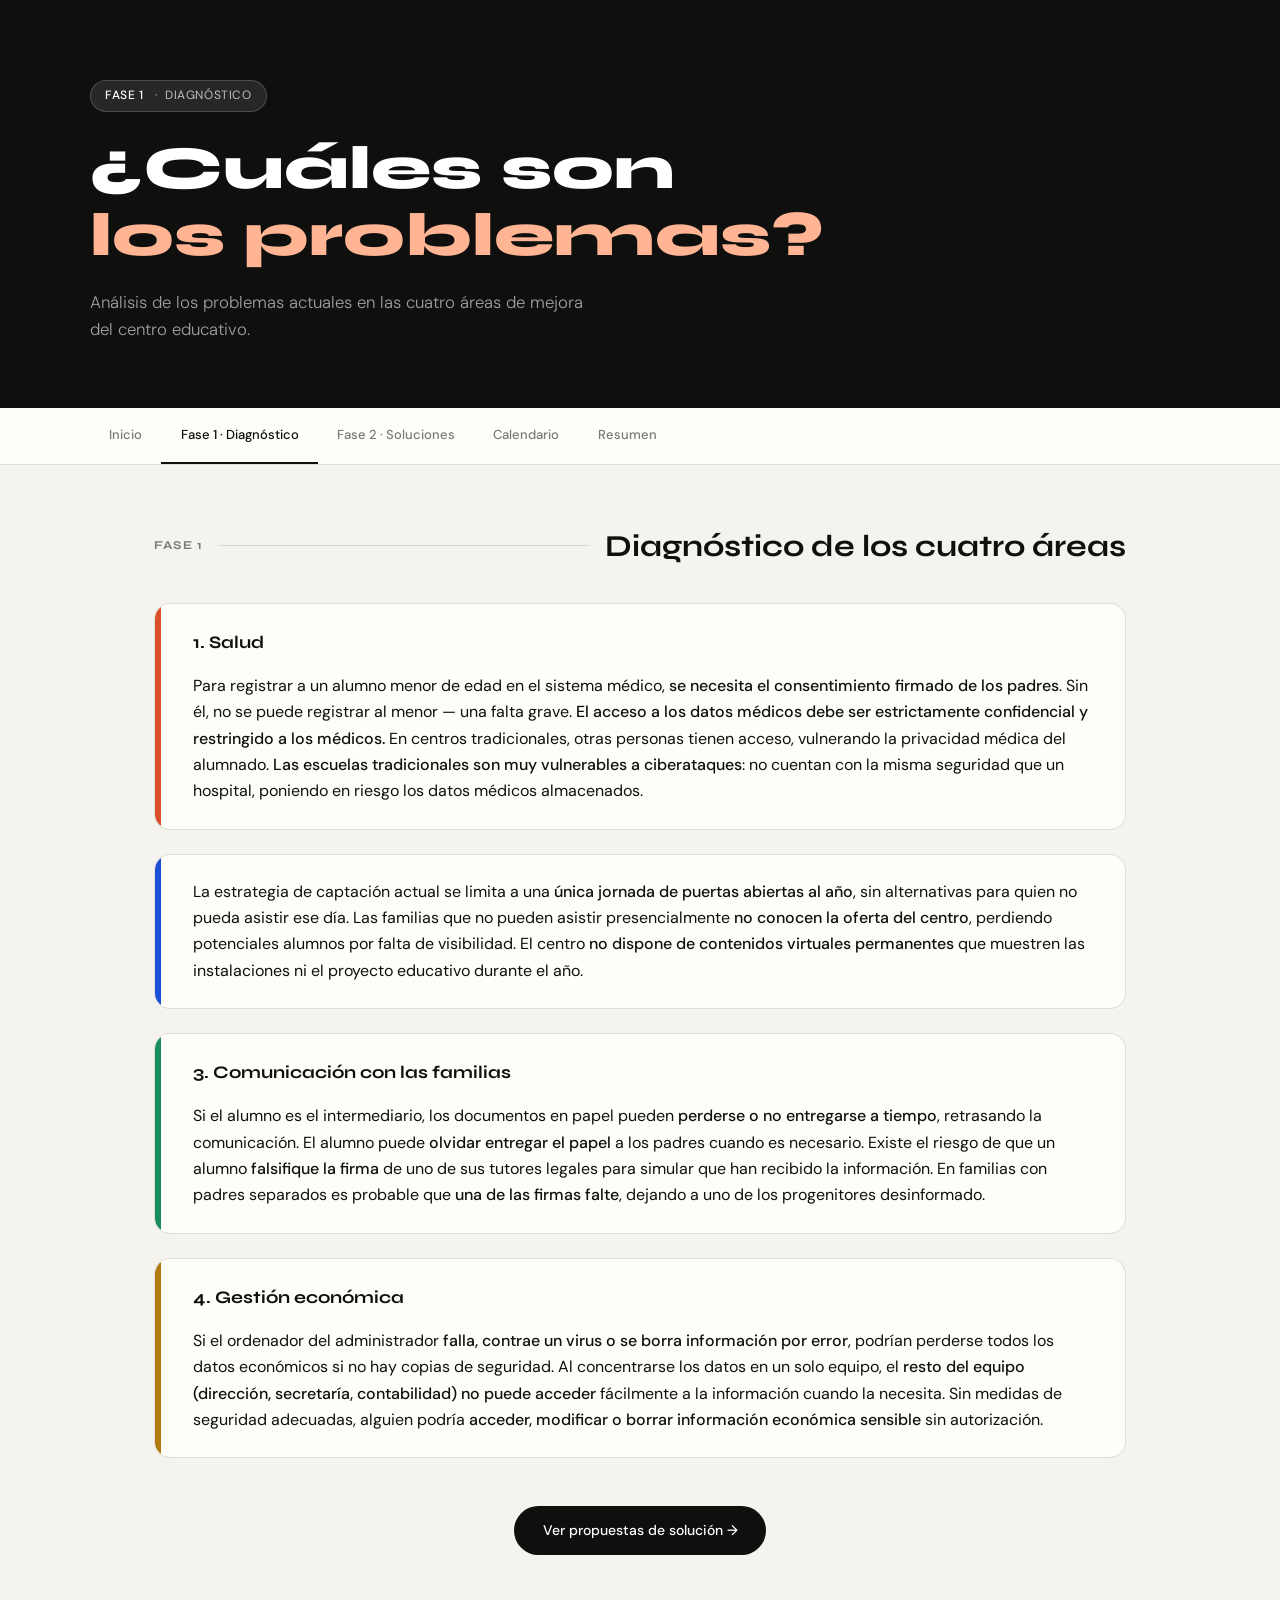
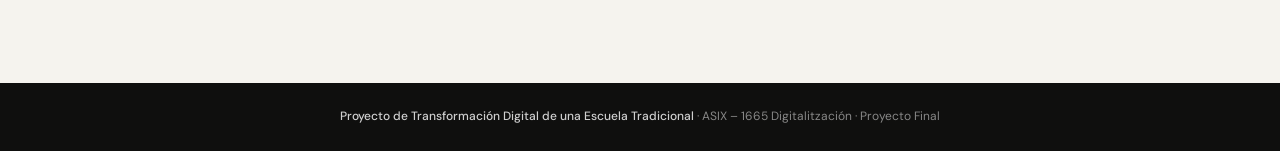
==== fases/diagnostico.html @ 9a8a5d76 "Fases 1 y 2" ====
<!DOCTYPE html>
<html lang="es">
<head>
<meta charset="UTF-8">
<meta name="viewport" content="width=device-width, initial-scale=1.0">
<title>Fase 1 — Diagnóstico · Transformación Digital</title>
<link href="https://fonts.googleapis.com/css2?family=Syne:wght@400;600;700;800&family=DM+Sans:ital,wght@0,300;0,400;0,500;1,300&display=swap" rel="stylesheet">
<link rel="stylesheet" href="../css/styles.css">
</head>
<body>
 
<header>
  <div class="header-inner">
    <div>
      <div class="header-badge"><span>Fase 1</span> &nbsp;·&nbsp; Diagnóstico</div>
      <h1>¿Cuáles son<br><em>los problemas?</em></h1>
      <p class="header-subtitle">Análisis de los problemas actuales en las cuatro áreas de mejora del centro educativo.</p>
    </div>
  </div>
</header>
 
<nav>
  <div class="nav-inner">
    <a href="../index.html">Inicio</a>
    <a href="./diagnostico.html" class="active">Fase 1 · Diagnóstico</a>
    <a href="./soluciones.html">Fase 2 · Soluciones</a>
    <a href="./calendario.html">Calendario</a>
    <a href="./resumen.html">Resumen</a>
  </div>
</nav>
 
<main>
 
  <div class="section-header">
    <span class="section-num">Fase 1</span>
    <div class="section-line"></div>
    <h2>Diagnóstico de los cuatro áreas</h2>
  </div>
 
  <div class="problem-cards">
 
    <div class="problem-card" id="salud">
      <div class="pca red"></div>
      <div class="pcb">
        <div class="pch"><h3>1. Salud</h3></div>
        <p>Para registrar a un alumno menor de edad en el sistema médico, <strong>se necesita el consentimiento firmado de los padres</strong>. Sin él, no se puede registrar al menor — una falta grave.
            <strong>El acceso a los datos médicos debe ser estrictamente confidencial y restringido a los médicos.</strong> En centros tradicionales, otras personas tienen acceso, vulnerando la privacidad médica del alumnado.
            <strong>Las escuelas tradicionales son muy vulnerables a ciberataques</strong>: no cuentan con la misma seguridad que un hospital, poniendo en riesgo los datos médicos almacenados.
        </p>
      </div>
    </div>
 
    <div class="problem-card" id="captacion">
      <div class="pca blue"></div>
      <div class="pcb">
        <p>La estrategia de captación actual se limita a una <strong>única jornada de puertas abiertas al año</strong>, sin alternativas para quien no pueda asistir ese día.
            Las familias que no pueden asistir presencialmente <strong>no conocen la oferta del centro</strong>, perdiendo potenciales alumnos por falta de visibilidad.
            El centro <strong>no dispone de contenidos virtuales permanentes</strong> que muestren las instalaciones ni el proyecto educativo durante el año.
        </p>
      </div>
    </div>
 
    <div class="problem-card" id="comunicacion">
      <div class="pca green"></div>
      <div class="pcb">
        <div class="pch"><h3>3. Comunicación con las familias</h3></div>
            <p>Si el alumno es el intermediario, los documentos en papel pueden <strong>perderse o no entregarse a tiempo</strong>, retrasando la comunicación.
                El alumno puede <strong>olvidar entregar el papel</strong> a los padres cuando es necesario.
                Existe el riesgo de que un alumno <strong>falsifique la firma</strong> de uno de sus tutores legales para simular que han recibido la información.
                En familias con padres separados es probable que <strong>una de las firmas falte</strong>, dejando a uno de los progenitores desinformado.
            </p>
      </div>
    </div>
 
    <div class="problem-card" id="economia">
      <div class="pca yell"></div>
      <div class="pcb">
        <div class="pch"><h3>4. Gestión económica</h3></div>
            <p>Si el ordenador del administrador <strong>falla, contrae un virus o se borra información por error</strong>, podrían perderse todos los datos económicos si no hay copias de seguridad.
                Al concentrarse los datos en un solo equipo, el <strong>resto del equipo (dirección, secretaría, contabilidad) no puede acceder</strong> fácilmente a la información cuando la necesita.
                Sin medidas de seguridad adecuadas, alguien podría <strong>acceder, modificar o borrar información económica sensible</strong> sin autorización.
            </p>
      </div>
    </div>
 
  </div>
 
  <div style="text-align:center;padding-bottom:3rem;">
    <a href="./soluciones.html" style="display:inline-flex;align-items:center;gap:8px;background:var(--ink);color:#fff;text-decoration:none;padding:.8rem 1.8rem;border-radius:100px;font-size:14px;font-weight:500;transition:opacity .2s;" onmouseover="this.style.opacity='.8'" onmouseout="this.style.opacity='1'">
      Ver propuestas de solución →
    </a>
  </div>
 
</main>
 
<footer>
  <strong>Proyecto de Transformación Digital de una Escuela Tradicional</strong> · ASIX – 1665 Digitalitzación · Proyecto Final
</footer>
 
</body>
</html>
---- css/styles.css ----
*, *::before, *::after { box-sizing: border-box; margin: 0; padding: 0; }
 
:root {
  --ink:    #0f0f0e;
  --ink2:   #3b3b38;
  --ink3:   #7a7a74;
  --bg:     #f5f3ee;
  --surface:#fffdf8;
  --accent: #d94f2b;
  --acc2:   #1a4fd6;
  --acc3:   #1b8c5e;
  --acc4:   #b07a0e;
  --border: rgba(15,15,14,0.12);
  --tag-r:  #fdecea; --tag-r-t: #922010;
  --tag-b:  #eaf0fd; --tag-b-t: #0f2f8a;
  --tag-g:  #e7f7f0; --tag-g-t: #0d5235;
  --tag-y:  #fef8e1; --tag-y-t: #6b4b00;
  --r:  10px;
  --rl: 16px;
}
 
html { scroll-behavior: smooth; }
 
body {
  font-family: 'DM Sans', sans-serif;
  background: var(--bg);
  color: var(--ink);
  font-size: 16px;
  line-height: 1.65;
}
 
/* ── TIPOGRAFÍA GLOBAL ── */
h2 {
  font-family: 'Syne', sans-serif;
  font-size: clamp(1.4rem, 3vw, 1.9rem);
  font-weight: 700;
  min-width: fit-content;
}
h3 {
  font-family: 'Syne', sans-serif;
  font-size: 1.1rem;
  font-weight: 700;
}
strong { font-weight: 500; }
 
/* ── HEADER ── */
header {
  background: var(--ink);
  color: #fff;
  padding: 0 clamp(1.5rem, 5vw, 6rem);
}
.header-inner {
  max-width: 1100px;
  margin: 0 auto;
  padding: 5rem 0 4rem;
  display: grid;
  grid-template-columns: 1fr auto;
  gap: 3rem;
  align-items: end;
}
.header-badge {
  display: inline-flex;
  align-items: center;
  gap: 8px;
  background: rgba(255,255,255,.1);
  border: 1px solid rgba(255,255,255,.18);
  border-radius: 100px;
  padding: 5px 14px;
  font-size: 12px;
  letter-spacing: .05em;
  text-transform: uppercase;
  color: rgba(255,255,255,.7);
  margin-bottom: 1.5rem;
  width: fit-content;
}
.header-badge span { color: #fff; font-weight: 500; }
h1 {
  font-family: 'Syne', sans-serif;
  font-size: clamp(2.2rem, 5vw, 3.8rem);
  font-weight: 800;
  line-height: 1.1;
  color: #fff;
}
h1 em { font-style: normal; color: #ffb494; }
.header-subtitle {
  margin-top: 1.2rem;
  font-size: 1.05rem;
  color: rgba(255,255,255,.6);
  max-width: 520px;
  font-weight: 300;
}
.header-meta {
  display: flex;
  gap: 2rem;
  margin-top: 2.5rem;
  flex-wrap: wrap;
}
.meta-item { display: flex; flex-direction: column; gap: 2px; }
.meta-label { font-size: 11px; text-transform: uppercase; letter-spacing: .06em; color: rgba(255,255,255,.4); }
.meta-value { font-size: 14px; color: rgba(255,255,255,.85); font-weight: 500; }
.header-deco {
  width: 200px; height: 200px;
  border: 1px solid rgba(255,255,255,.08);
  border-radius: 50%;
  display: flex; align-items: center; justify-content: center;
  flex-shrink: 0;
}
.header-deco-inner {
  width: 140px; height: 140px;
  border: 1px solid rgba(255,255,255,.12);
  border-radius: 50%;
  display: flex; align-items: center; justify-content: center;
  font-size: 4rem;
}
 
/* ── NAV ── */
nav {
  background: var(--surface);
  border-bottom: 1px solid var(--border);
  padding: 0 clamp(1.5rem, 5vw, 6rem);
  position: sticky;
  top: 0;
  z-index: 100;
}
.nav-inner {
  max-width: 1100px;
  margin: 0 auto;
  display: flex;
  overflow-x: auto;
}
.nav-inner a {
  text-decoration: none;
  color: var(--ink3);
  font-size: 13px;
  font-weight: 500;
  padding: 1rem 1.2rem;
  border-bottom: 2px solid transparent;
  white-space: nowrap;
  transition: color .2s, border-color .2s;
}
.nav-inner a:hover,
.nav-inner a.active { color: var(--ink); border-color: var(--ink); }
 
/* ── MAIN ── */
main {
  max-width: 1100px;
  margin: 0 auto;
  padding: 0 clamp(1.5rem, 5vw, 6rem);
}
 
/* ── SECTION HEADER ── */
.section-header {
  display: flex;
  align-items: center;
  gap: 1rem;
  padding: 3.5rem 0 2rem;
}
.section-num {
  font-family: 'Syne', sans-serif;
  font-size: .75rem;
  font-weight: 700;
  letter-spacing: .1em;
  color: var(--ink3);
  text-transform: uppercase;
  min-width: fit-content;
}
.section-line { flex: 1; height: 1px; background: var(--border); }
 
/* ── CARDS BASE ── */
.card {
  background: var(--surface);
  border: 1px solid var(--border);
  border-radius: var(--rl);
}
 
/* ── COLOR CHIPS / TAGS ── */
.tag {
  display: inline-flex;
  align-items: center;
  gap: 6px;
  padding: 4px 12px;
  border-radius: 100px;
  font-size: 12px;
  font-weight: 500;
}
.tag.red   { background: var(--tag-r); color: var(--tag-r-t); }
.tag.blue  { background: var(--tag-b); color: var(--tag-b-t); }
.tag.green { background: var(--tag-g); color: var(--tag-g-t); }
.tag.yell  { background: var(--tag-y); color: var(--tag-y-t); }
 
/* ── AREA CHIPS (navegación interna) ── */
.area-chip {
  display: flex;
  align-items: center;
  gap: 10px;
  padding: 12px 14px;
  border-radius: var(--r);
  font-size: 13px;
  font-weight: 500;
  border: 1px solid transparent;
  text-decoration: none;
  transition: transform .15s;
}
.area-chip:hover { transform: translateY(-2px); }
.area-chip.red   { background: var(--tag-r); border-color: rgba(217,79,43,.15); color: var(--tag-r-t); }
.area-chip.blue  { background: var(--tag-b); border-color: rgba(26,79,214,.15);  color: var(--tag-b-t); }
.area-chip.green { background: var(--tag-g); border-color: rgba(27,140,94,.15);  color: var(--tag-g-t); }
.area-chip.yell  { background: var(--tag-y); border-color: rgba(176,122,14,.15); color: var(--tag-y-t); }
 
/* ── INTRO BLOCK (index) ── */
.intro-block {
  background: var(--surface);
  border: 1px solid var(--border);
  border-radius: var(--rl);
  padding: 2rem 2.5rem;
  display: grid;
  grid-template-columns: 1fr 1fr;
  gap: 2.5rem;
  margin-bottom: 3rem;
}
.intro-text p { color: var(--ink2); font-weight: 300; }
.intro-text p + p { margin-top: .8rem; }
.areas-grid { display: grid; grid-template-columns: 1fr 1fr; gap: 10px; }
 
/* ── PROBLEM CARDS ── */
.problem-cards { display: grid; gap: 1.5rem; margin-bottom: 3rem; }
.problem-card {
  background: var(--surface);
  border: 1px solid var(--border);
  border-radius: var(--rl);
  overflow: hidden;
  display: grid;
  grid-template-columns: 6px 1fr;
}
.pca { border-radius: 0; }
.pca.red   { background: var(--accent); }
.pca.blue  { background: var(--acc2);   }
.pca.green { background: var(--acc3);   }
.pca.yell  { background: var(--acc4);   }
.pcb { padding: 1.5rem 2rem; }
.pch { display: flex; align-items: center; gap: 12px; margin-bottom: 1rem; }
.pl { list-style: none; display: flex; flex-direction: column; gap: 10px; }
.pl li { display: grid; grid-template-columns: 20px 1fr; gap: 8px; font-size: 14px; color: var(--ink2); font-weight: 300; }
.pl li::before { content: '—'; color: var(--ink3); }
 
/* ── SOLUTION CARDS ── */
.solution-block { margin-bottom: 4rem; }
.sol-card {
  background: var(--surface);
  border: 1px solid var(--border);
  border-radius: var(--rl);
  margin-bottom: 1.5rem;
  overflow: hidden;
}
.sol-area-bar {
  display: flex;
  align-items: center;
  gap: 12px;
  padding: 1rem 2rem;
  border-bottom: 1px solid var(--border);
}
.sol-cols { display: grid; grid-template-columns: 1fr 1fr; }
.sol-col { padding: 1.5rem 2rem; }
.sol-col + .sol-col { border-left: 1px solid var(--border); }
.sol-col-label {
  font-size: 11px;
  font-weight: 600;
  text-transform: uppercase;
  letter-spacing: .07em;
  color: var(--ink3);
  margin-bottom: .8rem;
}
.sol-col ul { list-style: none; display: flex; flex-direction: column; gap: 8px; }
.sol-col ul li { display: grid; grid-template-columns: 18px 1fr; gap: 6px; font-size: 13.5px; color: var(--ink2); font-weight: 300; }
.sol-col ul li::before { content: '→'; color: var(--ink3); }
 
/* ── INFRA SECTION ── */
.infra-section {
  border-top: 1px solid var(--border);
  padding: 1.5rem 2rem;
  background: rgba(15,15,14,.025);
}
.infra-label {
  font-size: 11px;
  font-weight: 600;
  text-transform: uppercase;
  letter-spacing: .07em;
  color: var(--ink3);
  margin-bottom: 1rem;
  display: flex;
  align-items: center;
  gap: 8px;
}
.infra-label::before {
  content: '';
  display: inline-block;
  width: 8px; height: 8px;
  border-radius: 50%;
  background: #e07840;
}
.infra-cards {
  display: grid;
  grid-template-columns: repeat(auto-fill, minmax(270px, 1fr));
  gap: 12px;
}
.infra-card {
  background: var(--surface);
  border: 1px solid var(--border);
  border-radius: var(--r);
  padding: 1.1rem 1.3rem;
  display: flex;
  flex-direction: column;
  gap: 7px;
}
.infra-card-title { font-size: 13px; font-weight: 500; color: var(--ink); }
.infra-card-desc  { font-size: 12.5px; color: var(--ink2); font-weight: 300; line-height: 1.55; }
.infra-tags { display: flex; gap: 6px; flex-wrap: wrap; margin-top: 2px; }
.itag { font-size: 11px; font-weight: 500; padding: 3px 9px; border-radius: 100px; }
.itag.people { background: #eef1fd; color: #1a2d7a; }
.itag.time   { background: #e8f7ee; color: #0d4a27; }
.itag.warn   { background: #fef3e0; color: #6b3d00; }
 
/* ── TIMELINE ── */
.timeline { position: relative; margin-bottom: 4rem; }
.timeline::before {
  content: '';
  position: absolute;
  left: 22px; top: 0; bottom: 0;
  width: 2px;
  background: var(--border);
}
.tl-item {
  display: grid;
  grid-template-columns: 46px 1fr;
  gap: 1.2rem;
  margin-bottom: 1.5rem;
}
.tl-dot {
  width: 46px; height: 46px;
  border-radius: 50%;
  background: var(--surface);
  border: 2px solid var(--border);
  display: flex; align-items: center; justify-content: center;
  font-size: 1.1rem;
  flex-shrink: 0;
  position: relative;
  z-index: 1;
}
.tl-dot.red   { border-color: var(--accent); background: var(--tag-r); }
.tl-dot.blue  { border-color: var(--acc2);   background: var(--tag-b); }
.tl-dot.green { border-color: var(--acc3);   background: var(--tag-g); }
.tl-dot.yell  { border-color: var(--acc4);   background: var(--tag-y); }
.tl-body {
  background: var(--surface);
  border: 1px solid var(--border);
  border-radius: var(--r);
  padding: 1.1rem 1.4rem;
}
.tl-month  { font-size: 11px; font-weight: 600; text-transform: uppercase; letter-spacing: .07em; color: var(--ink3); }
.tl-title  { font-family: 'Syne', sans-serif; font-size: 1rem; font-weight: 700; margin: .25rem 0 .5rem; }
.tl-desc   { font-size: 13.5px; color: var(--ink2); font-weight: 300; }
 
/* ── SUMMARY CARDS ── */
.visual-summary {
  display: grid;
  grid-template-columns: repeat(4, 1fr);
  gap: 1rem;
  margin: 2rem 0 4rem;
}
.summary-card {
  background: var(--surface);
  border: 1px solid var(--border);
  border-radius: var(--rl);
  padding: 1.5rem;
}
.summary-num {
  font-family: 'Syne', sans-serif;
  font-size: 2.2rem;
  font-weight: 800;
  line-height: 1;
}
.summary-num.red   { color: var(--accent); }
.summary-num.blue  { color: var(--acc2);   }
.summary-num.green { color: var(--acc3);   }
.summary-num.yell  { color: var(--acc4);   }
.summary-lbl { font-size: 13px; color: var(--ink2); margin-top: .5rem; }
.summary-sub { font-size: 11px; color: var(--ink3); margin-top: .2rem; }
 
/* ── PAGE LINKS (index) ── */
.page-links {
  display: grid;
  grid-template-columns: repeat(auto-fill, minmax(220px, 1fr));
  gap: 1rem;
  margin-bottom: 4rem;
}
.page-link {
  background: var(--surface);
  border: 1px solid var(--border);
  border-radius: var(--rl);
  padding: 1.5rem;
  text-decoration: none;
  color: var(--ink);
  display: flex;
  flex-direction: column;
  gap: .5rem;
  transition: transform .15s, box-shadow .15s;
}
.page-link:hover { transform: translateY(-3px); box-shadow: 0 6px 20px rgba(15,15,14,.08); }
.page-link-icon { font-size: 1.8rem; }
.page-link-title { font-family: 'Syne', sans-serif; font-size: 1rem; font-weight: 700; }
.page-link-desc  { font-size: 12.5px; color: var(--ink3); font-weight: 300; }
.page-link-arrow { font-size: 12px; color: var(--ink3); margin-top: .2rem; }
 
/* ── FOOTER ── */
footer {
  margin-top: 5rem;
  background: var(--ink);
  color: rgba(255,255,255,.5);
  font-size: 12px;
  text-align: center;
  padding: 1.5rem;
}
footer strong { color: rgba(255,255,255,.8); }
 
/* ── RESPONSIVE ── */
@media (max-width: 800px) {
  .header-inner  { grid-template-columns: 1fr; }
  .header-deco   { display: none; }
  .intro-block   { grid-template-columns: 1fr; }
  .sol-cols      { grid-template-columns: 1fr; }
  .sol-col + .sol-col { border-left: none; border-top: 1px solid var(--border); }
  .visual-summary { grid-template-columns: 1fr 1fr; }
}
@media (max-width: 520px) {
  .areas-grid     { grid-template-columns: 1fr; }
  .visual-summary { grid-template-columns: 1fr 1fr; }
}
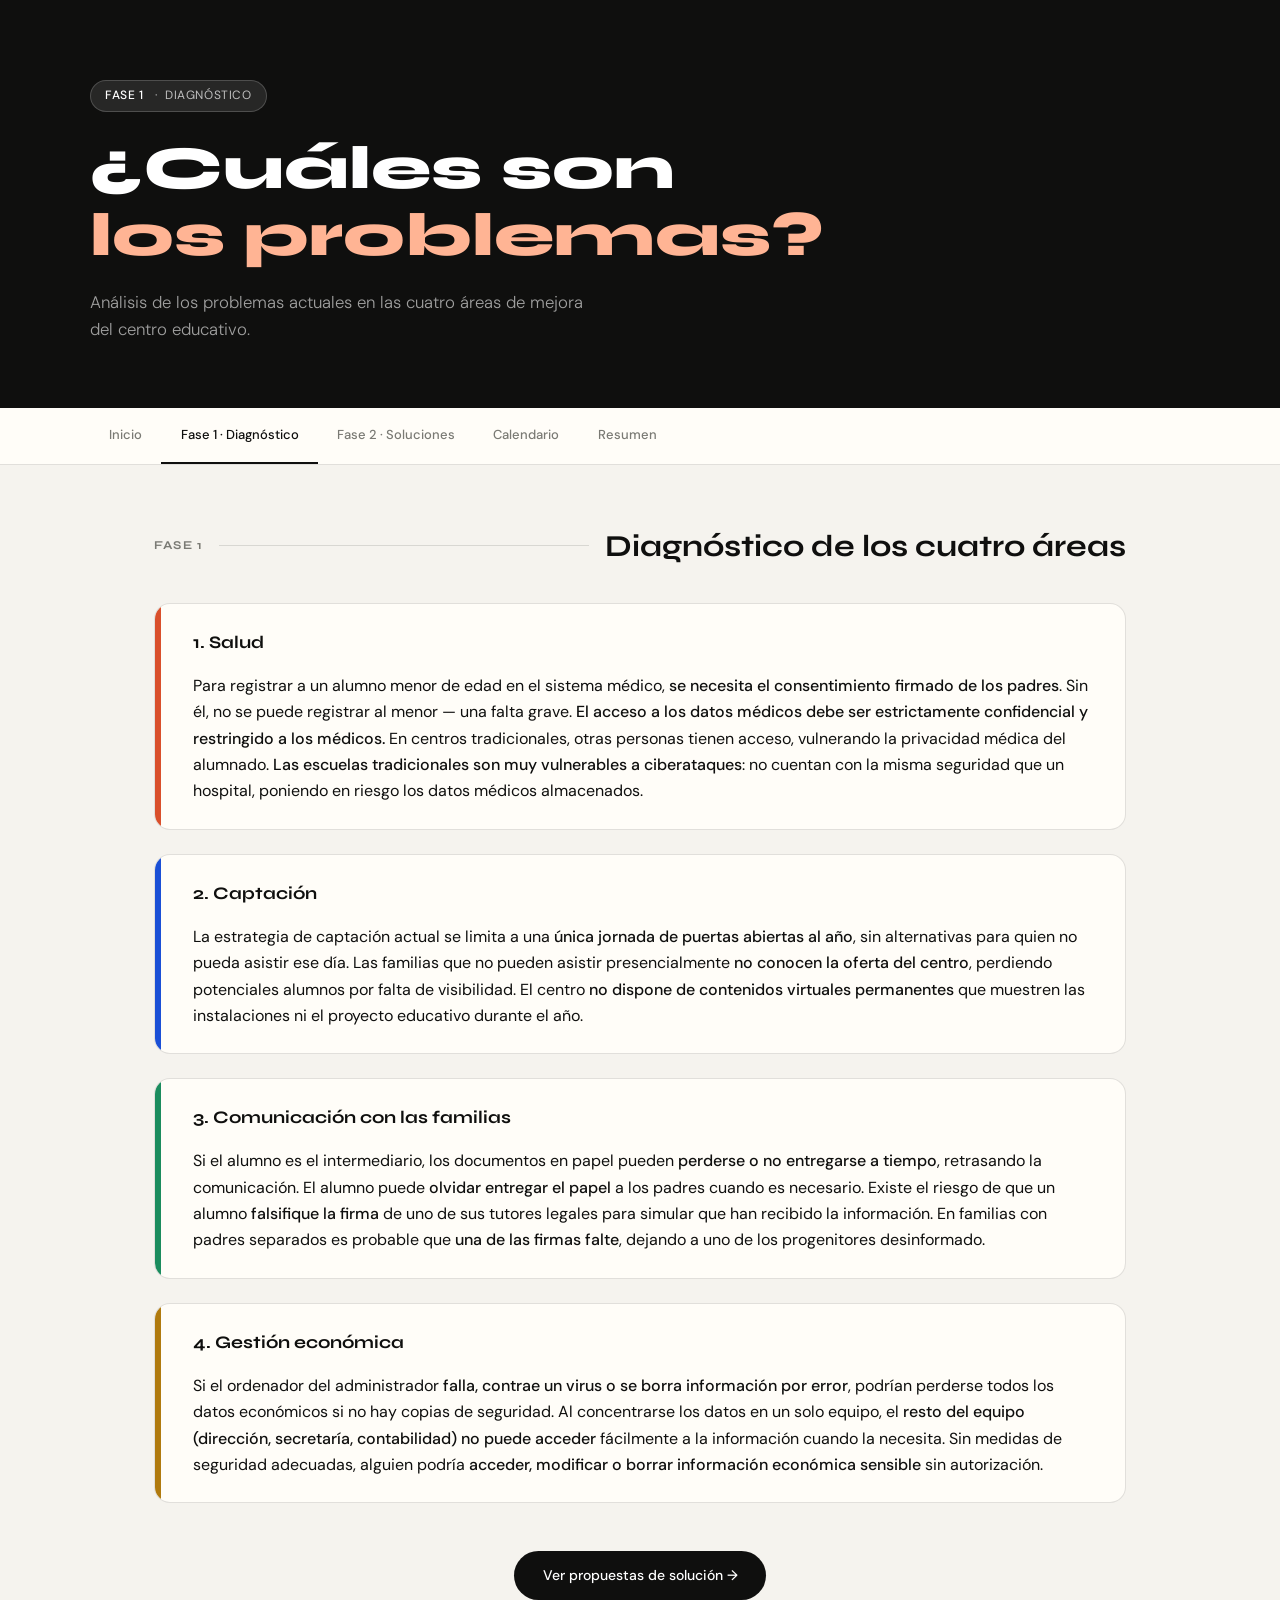
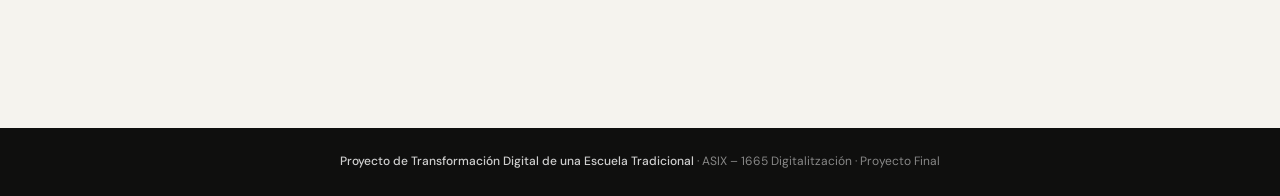
==== commit 5fe52951: "Ultimas fases + Resoponsive" ====
--- a/fases/diagnostico.html
+++ b/fases/diagnostico.html
@@ -53,6 +53,7 @@
     <div class="problem-card" id="captacion">
       <div class="pca blue"></div>
       <div class="pcb">
+        <div class="pch"><h3>2. Captación</h3></div>
         <p>La estrategia de captación actual se limita a una <strong>única jornada de puertas abiertas al año</strong>, sin alternativas para quien no pueda asistir ese día.
             Las familias que no pueden asistir presencialmente <strong>no conocen la oferta del centro</strong>, perdiendo potenciales alumnos por falta de visibilidad.
             El centro <strong>no dispone de contenidos virtuales permanentes</strong> que muestren las instalaciones ni el proyecto educativo durante el año.
--- a/css/styles.css
+++ b/css/styles.css
@@ -331,7 +331,7 @@
 }
 .tl-item {
   display: grid;
-  grid-template-columns: 46px 1fr;
+  grid-template-columns: 1000px 1fr;
   gap: 1.2rem;
   margin-bottom: 1.5rem;
 }
@@ -346,10 +346,6 @@
   position: relative;
   z-index: 1;
 }
-.tl-dot.red   { border-color: var(--accent); background: var(--tag-r); }
-.tl-dot.blue  { border-color: var(--acc2);   background: var(--tag-b); }
-.tl-dot.green { border-color: var(--acc3);   background: var(--tag-g); }
-.tl-dot.yell  { border-color: var(--acc4);   background: var(--tag-y); }
 .tl-body {
   background: var(--surface);
   border: 1px solid var(--border);
@@ -421,18 +417,157 @@
   padding: 1.5rem;
 }
 footer strong { color: rgba(255,255,255,.8); }
- 
-/* ── RESPONSIVE ── */
-@media (max-width: 800px) {
-  .header-inner  { grid-template-columns: 1fr; }
-  .header-deco   { display: none; }
-  .intro-block   { grid-template-columns: 1fr; }
-  .sol-cols      { grid-template-columns: 1fr; }
-  .sol-col + .sol-col { border-left: none; border-top: 1px solid var(--border); }
+
+/* ═══════════════════════════════════════════
+   RESPONSIVE — TABLETAS  (601px – 900px)
+   ═══════════════════════════════════════════ */
+@media (min-width: 601px) and (max-width: 900px) {
+ 
+  /* Header */
+  .header-inner {
+    grid-template-columns: 1fr;
+    padding: 3rem 0 2.5rem;
+  }
+  .header-deco { display: none; }
+  h1 { font-size: 2.4rem; }
+  .header-subtitle { font-size: .95rem; max-width: 100%; }
+  .header-meta { gap: 1.5rem; }
+ 
+  /* Main */
+  main { padding: 0 2rem; }
+ 
+  /* Section headers */
+  .section-header { padding: 2.5rem 0 1.5rem; }
+ 
+  /* Intro block */
+  .intro-block {
+    grid-template-columns: 1fr;
+    padding: 1.5rem 1.8rem;
+    gap: 1.8rem;
+    margin-bottom: 2rem;
+  }
+  .areas-grid { grid-template-columns: 1fr 1fr; }
+ 
+  /* Problem cards */
+  .pcb { padding: 1.2rem 1.5rem; }
+  .problem-cards { gap: 1rem; }
+ 
+  /* Solution cards */
+  .sol-cols { grid-template-columns: 1fr; }
+  .sol-col + .sol-col {
+    border-left: none;
+    border-top: 1px solid var(--border);
+  }
+  .sol-col { padding: 1.2rem 1.5rem; }
+  .sol-area-bar { padding: .85rem 1.5rem; }
+  .infra-section { padding: 1.2rem 1.5rem; }
+  .infra-cards { grid-template-columns: 1fr 1fr; }
+ 
+  /* Timeline */
+  .tl-body { padding: 1rem 1.2rem; }
+  .tl-desc { font-size: 13px; }
+ 
+  /* Summary */
   .visual-summary { grid-template-columns: 1fr 1fr; }
-}
-@media (max-width: 520px) {
-  .areas-grid     { grid-template-columns: 1fr; }
-  .visual-summary { grid-template-columns: 1fr 1fr; }
-}
- +  .summary-num { font-size: 1.9rem; }
+ 
+  /* Page links */
+  .page-links { grid-template-columns: 1fr 1fr; }
+}
+ 
+/* ═══════════════════════════════════════════
+   RESPONSIVE — MÓVILES  (hasta 600px)
+   ═══════════════════════════════════════════ */
+@media (max-width: 600px) {
+ 
+  /* Header */
+  .header-inner {
+    grid-template-columns: 1fr;
+    padding: 2.5rem 0 2rem;
+  }
+  .header-deco { display: none; }
+  h1 { font-size: 1.9rem; line-height: 1.15; }
+  .header-badge { font-size: 10px; padding: 4px 10px; }
+  .header-subtitle { font-size: .9rem; margin-top: 1rem; }
+  .header-meta { gap: 1rem; margin-top: 1.5rem; }
+  .meta-value { font-size: 13px; }
+ 
+  /* Nav */
+  nav { padding: 0 1rem; }
+  .nav-inner a { font-size: 12px; padding: .75rem .9rem; }
+ 
+  /* Main */
+  main { padding: 0 1rem; }
+ 
+  /* Section headers */
+  .section-header { padding: 2rem 0 1.2rem; gap: .6rem; }
+  .section-num { font-size: .65rem; }
+  h2 { font-size: 1.3rem; }
+ 
+  /* Intro block */
+  .intro-block {
+    grid-template-columns: 1fr;
+    padding: 1.2rem;
+    gap: 1.2rem;
+    margin-bottom: 1.5rem;
+  }
+  .intro-text p { font-size: 14px; }
+  .areas-grid { grid-template-columns: 1fr; gap: 8px; }
+  .area-chip { padding: 10px 12px; font-size: 13px; }
+ 
+  /* Problem cards */
+  .problem-card { grid-template-columns: 4px 1fr; }
+  .pcb { padding: 1rem 1.1rem; }
+  .pch h3 { font-size: 1rem; }
+  .pl li { font-size: 13px; }
+  .problem-cards { gap: 1rem; margin-bottom: 2rem; }
+ 
+  /* Solution cards */
+  .sol-cols { grid-template-columns: 1fr; }
+  .sol-col + .sol-col {
+    border-left: none;
+    border-top: 1px solid var(--border);
+  }
+  .sol-col { padding: 1rem 1.1rem; }
+  .sol-col ul li { font-size: 13px; }
+  .sol-area-bar { padding: .75rem 1.1rem; }
+  .infra-section { padding: 1rem 1.1rem; }
+  .infra-cards { grid-template-columns: 1fr; gap: 10px; }
+  .infra-card { padding: 1rem; }
+  .infra-card-title { font-size: 12.5px; }
+  .infra-card-desc { font-size: 12px; }
+  .itag { font-size: 10.5px; padding: 2px 8px; }
+  .solution-block { margin-bottom: 2.5rem; }
+ 
+  /* Timeline */
+  .tl-item {
+    grid-template-columns: 38px 1fr;
+    gap: .8rem;
+  }
+  .tl-dot { width: 38px; height: 38px; font-size: .95rem; }
+  .timeline::before { left: 18px; }
+  .tl-body { padding: .9rem 1rem; }
+  .tl-title { font-size: .9rem; }
+  .tl-desc { font-size: 12.5px; }
+  .timeline { margin-bottom: 2.5rem; }
+ 
+  /* Summary */
+  .visual-summary {
+    grid-template-columns: 1fr 1fr;
+    gap: .75rem;
+    margin: 1.5rem 0 3rem;
+  }
+  .summary-card { padding: 1.1rem; }
+  .summary-num { font-size: 1.7rem; }
+  .summary-lbl { font-size: 12px; }
+  .summary-sub { font-size: 10px; }
+ 
+  /* Page links */
+  .page-links { grid-template-columns: 1fr; gap: .75rem; margin-bottom: 2.5rem; }
+  .page-link { padding: 1.2rem; }
+  .page-link-icon { font-size: 1.5rem; }
+  .page-link-title { font-size: .95rem; }
+ 
+  /* Footer */
+  footer { font-size: 11px; padding: 1.2rem 1rem; margin-top: 3rem; }
+}
